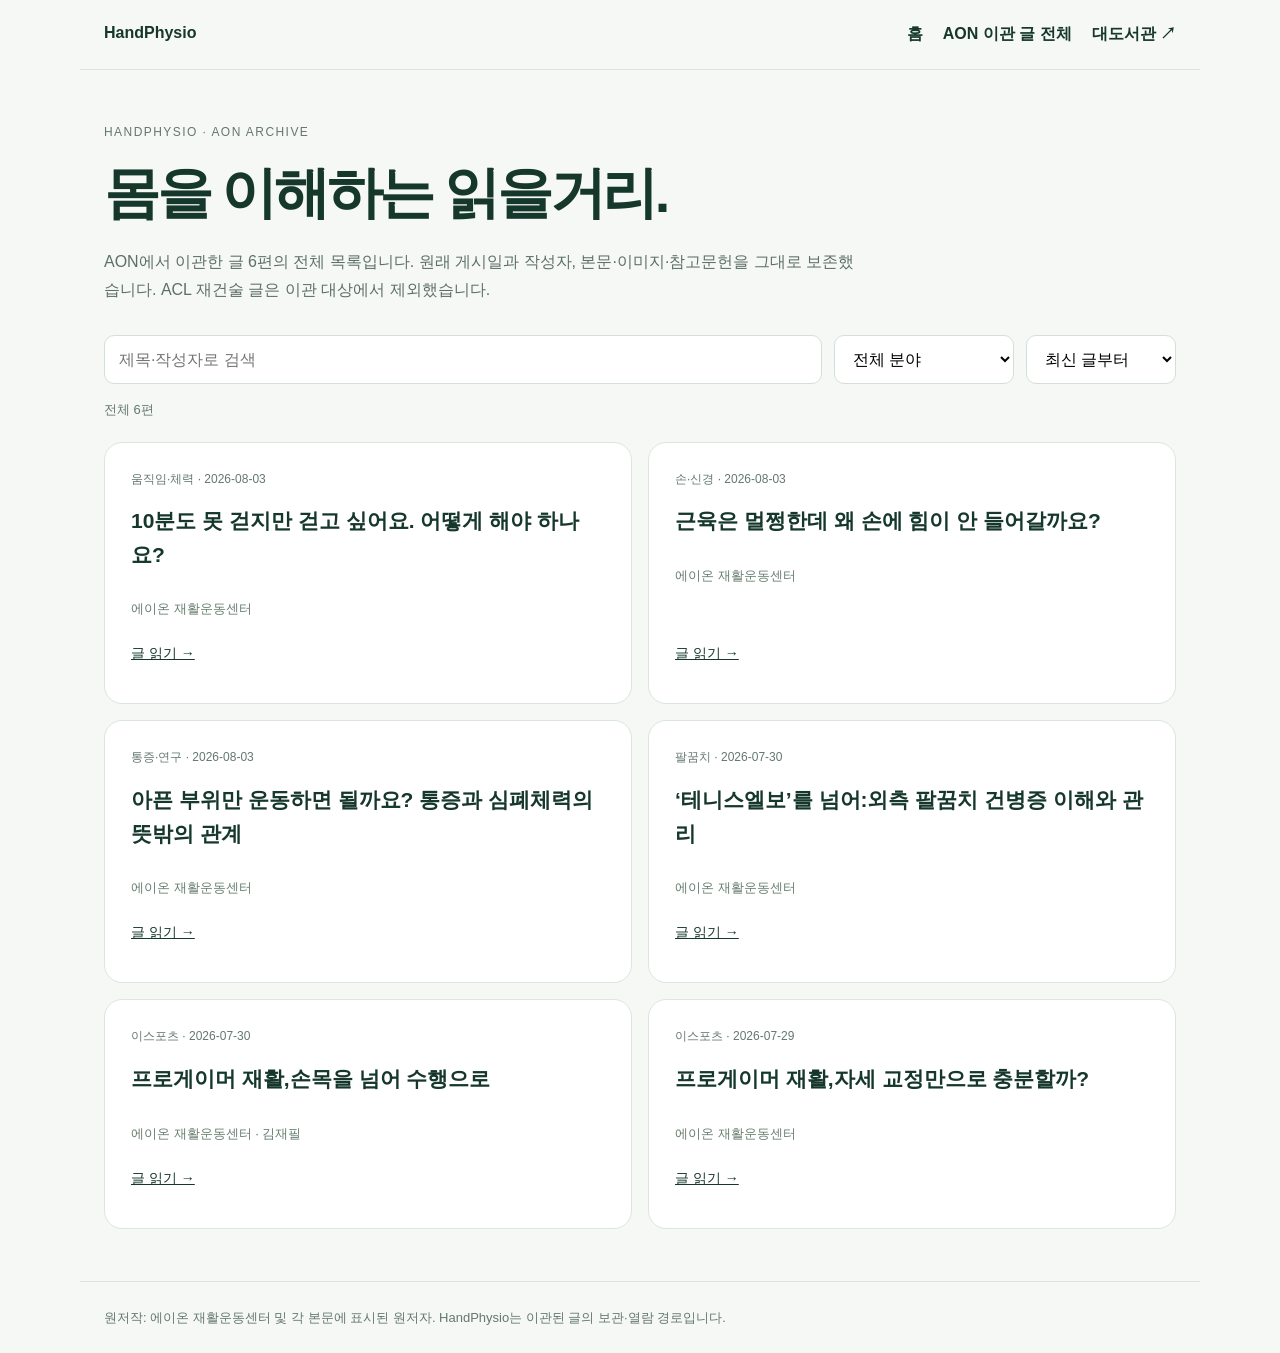
==== posts/index.html @ 2872cafd "Publish six approved AON articles with original media; keep ACL at AON" ====
<!doctype html><html lang="ko"><head><meta charset="utf-8"><meta name="viewport" content="width=device-width,initial-scale=1"><title>전체 글 · AON 이관 아카이브 | HandPhysio</title><meta name="description" content="AON에서 이관한 글 6편을 제목·분야·게시일로 찾아봅니다. 원저자·본문·이미지·참고문헌을 보존했습니다."><link rel="canonical" href="https://kjp9204-oss.github.io/handphysio/posts/"><style>:root{font-family:Pretendard,-apple-system,BlinkMacSystemFont,sans-serif;color:#15372c;background:#f6f8f5}*{box-sizing:border-box}body{margin:0}a{color:inherit;overflow-wrap:anywhere}header,main,footer{width:min(1120px,100%);margin:auto;padding:24px}header{display:flex;justify-content:space-between;gap:20px;flex-wrap:wrap;border-bottom:1px solid #dce5de}header a{text-decoration:none;font-weight:700}nav{display:flex;gap:20px;flex-wrap:wrap}.eyebrow,.meta{color:#64786d;font-size:12px;line-height:1.8}.eyebrow{letter-spacing:.12em;margin-top:28px}h1{font-size:clamp(32px,7vw,56px);letter-spacing:-.06em;margin:12px 0}main>p{line-height:1.8;color:#5d7065;max-width:760px}.filters{display:grid;grid-template-columns:minmax(0,1fr) 180px 150px;gap:12px;margin:30px 0 14px}input,select{width:100%;min-width:0;font:inherit;font-size:16px;padding:14px;border:1px solid #d4dfd7;border-radius:10px;background:white;min-height:48px}.list{display:grid;grid-template-columns:repeat(2,minmax(0,1fr));gap:16px}.post{min-width:0;background:white;border:1px solid #dce5de;border-radius:18px;padding:26px;display:flex;flex-direction:column;align-items:flex-start}.post[hidden]{display:none}h2{font-size:21px;line-height:1.6;margin:14px 0}h2 a{text-decoration:none}.post p{font-size:13px;color:#687e70;line-height:1.7}.read{margin-top:auto;min-height:44px;padding:12px 0;display:inline-block;font-size:14px}.count{font-size:13px;color:#64786d;margin:12px 0 20px}footer{border-top:1px solid #dce5de;margin-top:28px;font-size:13px;line-height:1.8;color:#64786d}@media(max-width:640px){header,main,footer{padding:18px 16px}.filters,.list{grid-template-columns:minmax(0,1fr)}.post{padding:22px}nav{gap:14px}h2{font-size:20px}}</style></head><body><header><a href="../">HandPhysio</a><nav><a href="../">홈</a><a href="./">AON 이관 글 전체</a><a href="https://kjp9204-oss.github.io/grand-library/">대도서관 ↗</a></nav></header><main><div class="eyebrow">HANDPHYSIO · AON ARCHIVE</div><h1>몸을 이해하는 읽을거리.</h1><p>AON에서 이관한 글 6편의 전체 목록입니다. 원래 게시일과 작성자, 본문·이미지·참고문헌을 그대로 보존했습니다. ACL 재건술 글은 이관 대상에서 제외했습니다.</p><section class="filters" aria-label="글 검색과 정렬"><input id="search" type="search" aria-label="제목과 작성자 검색" placeholder="제목·작성자로 검색"><select id="category" aria-label="카테고리"><option value="">전체 분야</option><option>움직임·체력</option><option>손·신경</option><option>통증·연구</option><option>팔꿈치</option><option>이스포츠</option></select><select id="sort" aria-label="게시일 정렬"><option value="desc">최신 글부터</option><option value="asc">오래된 글부터</option></select></section><p class="count" id="count" aria-live="polite">전체 6편</p><section class="list" id="list" aria-label="전체 글 목록"><article class="post" data-title="10분도 못 걷지만 걷고 싶어요. 어떻게 해야 하나요? 에이온 재활운동센터" data-category="움직임·체력" data-date="2026-08-03"><div class="meta">움직임·체력 · <time datetime="2026-08-03">2026-08-03</time></div><h2><a href="walking-to-running-physiology.html">10분도 못 걷지만 걷고 싶어요. 어떻게 해야 하나요?</a></h2><p>에이온 재활운동센터</p><a class="read" href="walking-to-running-physiology.html">글 읽기 →</a></article>
<article class="post" data-title="근육은 멀쩡한데 왜 손에 힘이 안 들어갈까요? 에이온 재활운동센터" data-category="손·신경" data-date="2026-08-03"><div class="meta">손·신경 · <time datetime="2026-08-03">2026-08-03</time></div><h2><a href="why-hand-feels-weak.html">근육은 멀쩡한데 왜 손에 힘이 안 들어갈까요?</a></h2><p>에이온 재활운동센터</p><a class="read" href="why-hand-feels-weak.html">글 읽기 →</a></article>
<article class="post" data-title="아픈 부위만 운동하면 될까요? 통증과 심폐체력의 뜻밖의 관계 에이온 재활운동센터" data-category="통증·연구" data-date="2026-08-03"><div class="meta">통증·연구 · <time datetime="2026-08-03">2026-08-03</time></div><h2><a href="cardiorespiratory-fitness-and-chronic-pain.html">아픈 부위만 운동하면 될까요? 통증과 심폐체력의 뜻밖의 관계</a></h2><p>에이온 재활운동센터</p><a class="read" href="cardiorespiratory-fitness-and-chronic-pain.html">글 읽기 →</a></article>
<article class="post" data-title="‘테니스엘보’를 넘어:외측 팔꿈치 건병증 이해와 관리 에이온 재활운동센터" data-category="팔꿈치" data-date="2026-07-30"><div class="meta">팔꿈치 · <time datetime="2026-07-30">2026-07-30</time></div><h2><a href="lateral-elbow-tendinopathy-video-summary.html">‘테니스엘보’를 넘어:외측 팔꿈치 건병증 이해와 관리</a></h2><p>에이온 재활운동센터</p><a class="read" href="lateral-elbow-tendinopathy-video-summary.html">글 읽기 →</a></article>
<article class="post" data-title="프로게이머 재활,손목을 넘어 수행으로 에이온 재활운동센터 · 김재필" data-category="이스포츠" data-date="2026-07-30"><div class="meta">이스포츠 · <time datetime="2026-07-30">2026-07-30</time></div><h2><a href="esports-athlete-rehab-load-recovery.html">프로게이머 재활,손목을 넘어 수행으로</a></h2><p>에이온 재활운동센터 · 김재필</p><a class="read" href="esports-athlete-rehab-load-recovery.html">글 읽기 →</a></article>
<article class="post" data-title="프로게이머 재활,자세 교정만으로 충분할까? 에이온 재활운동센터" data-category="이스포츠" data-date="2026-07-29"><div class="meta">이스포츠 · <time datetime="2026-07-29">2026-07-29</time></div><h2><a href="esports-rehab-beyond-posture.html">프로게이머 재활,자세 교정만으로 충분할까?</a></h2><p>에이온 재활운동센터</p><a class="read" href="esports-rehab-beyond-posture.html">글 읽기 →</a></article></section><p id="empty" hidden>검색 조건에 맞는 글이 없습니다.</p></main><footer>원저작: 에이온 재활운동센터 및 각 본문에 표시된 원저자. HandPhysio는 이관된 글의 보관·열람 경로입니다.</footer><script>const search=document.querySelector('#search'),category=document.querySelector('#category'),sort=document.querySelector('#sort'),list=document.querySelector('#list'),cards=[...list.children];function update(){const query=search.value.toLocaleLowerCase('ko').trim();let visible=0;cards.sort((a,b)=>sort.value==='desc'?b.dataset.date.localeCompare(a.dataset.date):a.dataset.date.localeCompare(b.dataset.date));for(const card of cards){card.hidden=!(card.dataset.title.toLocaleLowerCase('ko').includes(query)&&(!category.value||card.dataset.category===category.value));if(!card.hidden)visible++;list.append(card)}document.querySelector('#count').textContent='전체 6편 중 '+visible+'편';document.querySelector('#empty').hidden=visible!==0}search.addEventListener('input',update);category.addEventListener('change',update);sort.addEventListener('change',update);</script></body></html>
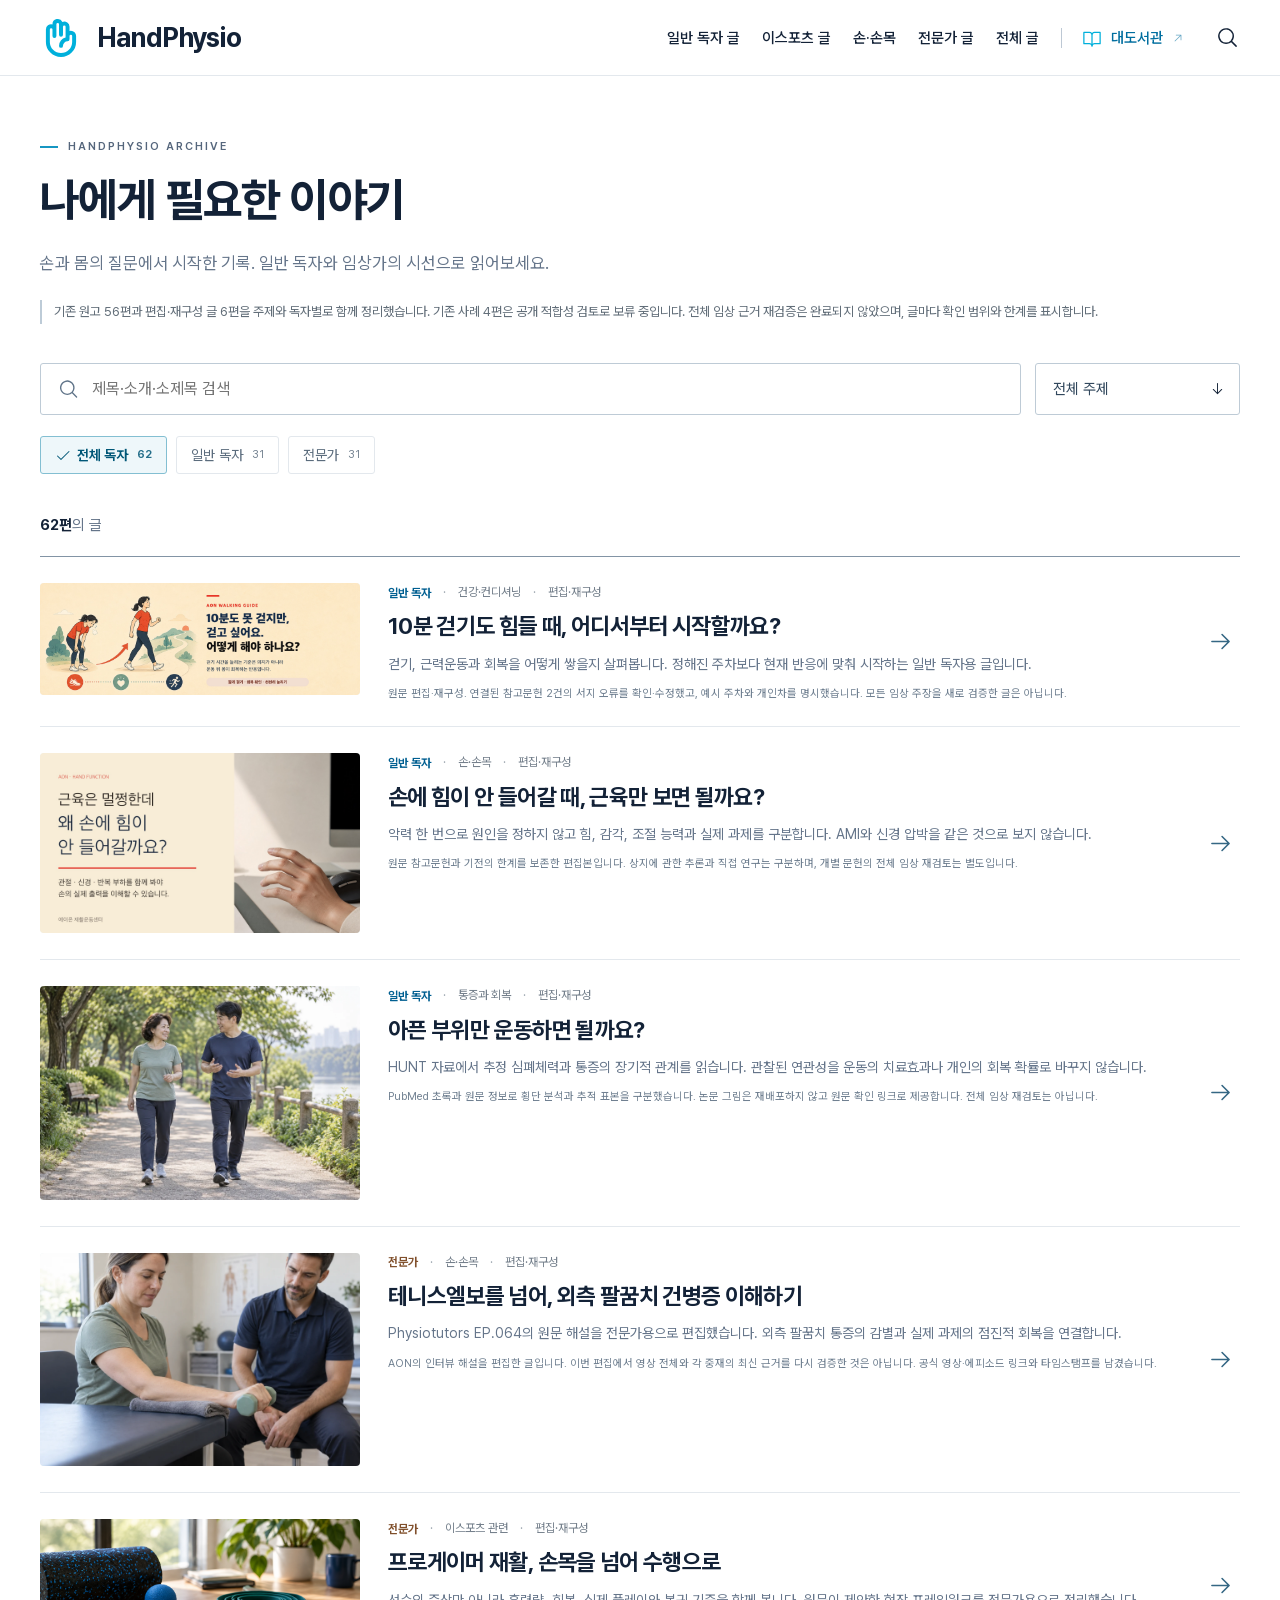
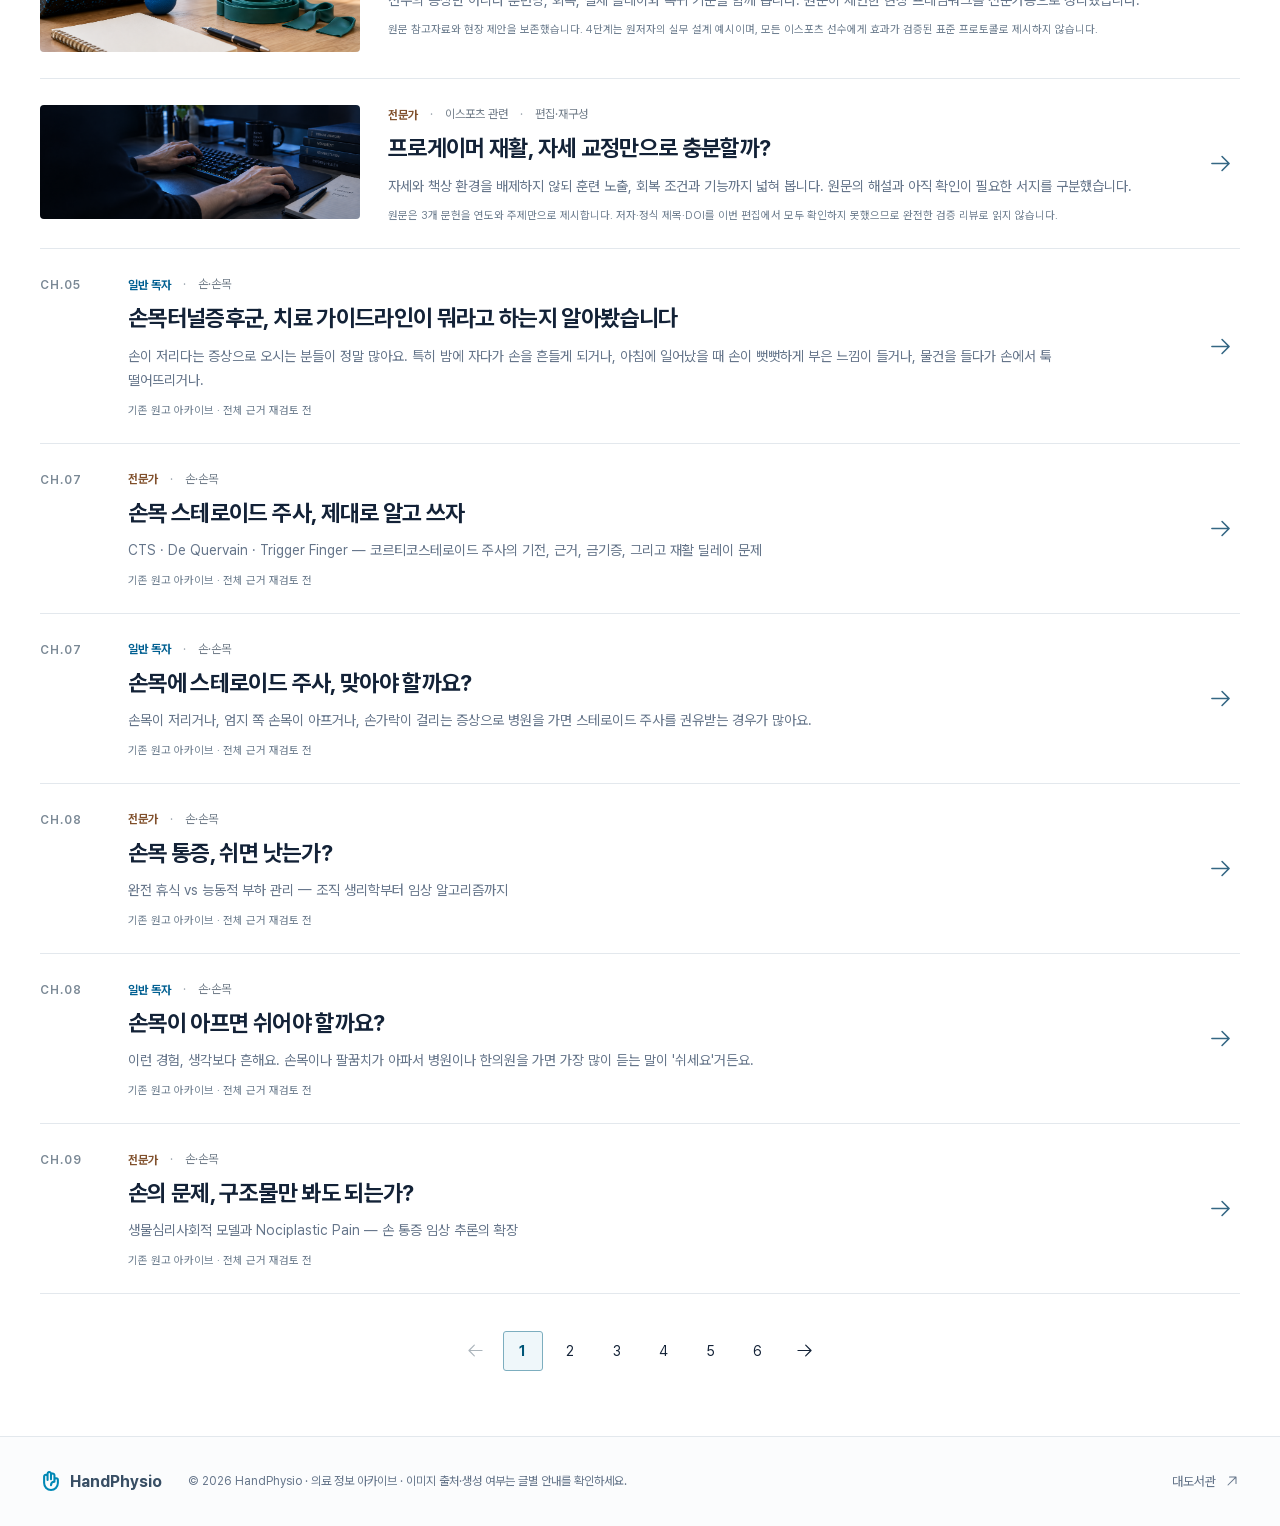
==== commit 0d6aae93: "Integrate six adapted articles into reader menus and enlarge images" ====
--- a/posts/index.html
+++ b/posts/index.html
@@ -1,6 +1,2 @@
-<!doctype html><html lang="ko"><head><meta charset="utf-8"><meta name="viewport" content="width=device-width,initial-scale=1"><title>전체 글 · AON 이관 아카이브 | HandPhysio</title><meta name="description" content="AON에서 이관한 글 6편을 제목·분야·게시일로 찾아봅니다. 원저자·본문·이미지·참고문헌을 보존했습니다."><link rel="canonical" href="https://kjp9204-oss.github.io/handphysio/posts/"><style>:root{font-family:Pretendard,-apple-system,BlinkMacSystemFont,sans-serif;color:#15372c;background:#f6f8f5}*{box-sizing:border-box}body{margin:0}a{color:inherit;overflow-wrap:anywhere}header,main,footer{width:min(1120px,100%);margin:auto;padding:24px}header{display:flex;justify-content:space-between;gap:20px;flex-wrap:wrap;border-bottom:1px solid #dce5de}header a{text-decoration:none;font-weight:700}nav{display:flex;gap:20px;flex-wrap:wrap}.eyebrow,.meta{color:#64786d;font-size:12px;line-height:1.8}.eyebrow{letter-spacing:.12em;margin-top:28px}h1{font-size:clamp(32px,7vw,56px);letter-spacing:-.06em;margin:12px 0}main>p{line-height:1.8;color:#5d7065;max-width:760px}.filters{display:grid;grid-template-columns:minmax(0,1fr) 180px 150px;gap:12px;margin:30px 0 14px}input,select{width:100%;min-width:0;font:inherit;font-size:16px;padding:14px;border:1px solid #d4dfd7;border-radius:10px;background:white;min-height:48px}.list{display:grid;grid-template-columns:repeat(2,minmax(0,1fr));gap:16px}.post{min-width:0;background:white;border:1px solid #dce5de;border-radius:18px;padding:26px;display:flex;flex-direction:column;align-items:flex-start}.post[hidden]{display:none}h2{font-size:21px;line-height:1.6;margin:14px 0}h2 a{text-decoration:none}.post p{font-size:13px;color:#687e70;line-height:1.7}.read{margin-top:auto;min-height:44px;padding:12px 0;display:inline-block;font-size:14px}.count{font-size:13px;color:#64786d;margin:12px 0 20px}footer{border-top:1px solid #dce5de;margin-top:28px;font-size:13px;line-height:1.8;color:#64786d}@media(max-width:640px){header,main,footer{padding:18px 16px}.filters,.list{grid-template-columns:minmax(0,1fr)}.post{padding:22px}nav{gap:14px}h2{font-size:20px}}</style></head><body><header><a href="../">HandPhysio</a><nav><a href="../">홈</a><a href="./">AON 이관 글 전체</a><a href="https://kjp9204-oss.github.io/grand-library/">대도서관 ↗</a></nav></header><main><div class="eyebrow">HANDPHYSIO · AON ARCHIVE</div><h1>몸을 이해하는 읽을거리.</h1><p>AON에서 이관한 글 6편의 전체 목록입니다. 원래 게시일과 작성자, 본문·이미지·참고문헌을 그대로 보존했습니다. ACL 재건술 글은 이관 대상에서 제외했습니다.</p><section class="filters" aria-label="글 검색과 정렬"><input id="search" type="search" aria-label="제목과 작성자 검색" placeholder="제목·작성자로 검색"><select id="category" aria-label="카테고리"><option value="">전체 분야</option><option>움직임·체력</option><option>손·신경</option><option>통증·연구</option><option>팔꿈치</option><option>이스포츠</option></select><select id="sort" aria-label="게시일 정렬"><option value="desc">최신 글부터</option><option value="asc">오래된 글부터</option></select></section><p class="count" id="count" aria-live="polite">전체 6편</p><section class="list" id="list" aria-label="전체 글 목록"><article class="post" data-title="10분도 못 걷지만 걷고 싶어요. 어떻게 해야 하나요? 에이온 재활운동센터" data-category="움직임·체력" data-date="2026-08-03"><div class="meta">움직임·체력 · <time datetime="2026-08-03">2026-08-03</time></div><h2><a href="walking-to-running-physiology.html">10분도 못 걷지만 걷고 싶어요. 어떻게 해야 하나요?</a></h2><p>에이온 재활운동센터</p><a class="read" href="walking-to-running-physiology.html">글 읽기 →</a></article>
-<article class="post" data-title="근육은 멀쩡한데 왜 손에 힘이 안 들어갈까요? 에이온 재활운동센터" data-category="손·신경" data-date="2026-08-03"><div class="meta">손·신경 · <time datetime="2026-08-03">2026-08-03</time></div><h2><a href="why-hand-feels-weak.html">근육은 멀쩡한데 왜 손에 힘이 안 들어갈까요?</a></h2><p>에이온 재활운동센터</p><a class="read" href="why-hand-feels-weak.html">글 읽기 →</a></article>
-<article class="post" data-title="아픈 부위만 운동하면 될까요? 통증과 심폐체력의 뜻밖의 관계 에이온 재활운동센터" data-category="통증·연구" data-date="2026-08-03"><div class="meta">통증·연구 · <time datetime="2026-08-03">2026-08-03</time></div><h2><a href="cardiorespiratory-fitness-and-chronic-pain.html">아픈 부위만 운동하면 될까요? 통증과 심폐체력의 뜻밖의 관계</a></h2><p>에이온 재활운동센터</p><a class="read" href="cardiorespiratory-fitness-and-chronic-pain.html">글 읽기 →</a></article>
-<article class="post" data-title="‘테니스엘보’를 넘어:외측 팔꿈치 건병증 이해와 관리 에이온 재활운동센터" data-category="팔꿈치" data-date="2026-07-30"><div class="meta">팔꿈치 · <time datetime="2026-07-30">2026-07-30</time></div><h2><a href="lateral-elbow-tendinopathy-video-summary.html">‘테니스엘보’를 넘어:외측 팔꿈치 건병증 이해와 관리</a></h2><p>에이온 재활운동센터</p><a class="read" href="lateral-elbow-tendinopathy-video-summary.html">글 읽기 →</a></article>
-<article class="post" data-title="프로게이머 재활,손목을 넘어 수행으로 에이온 재활운동센터 · 김재필" data-category="이스포츠" data-date="2026-07-30"><div class="meta">이스포츠 · <time datetime="2026-07-30">2026-07-30</time></div><h2><a href="esports-athlete-rehab-load-recovery.html">프로게이머 재활,손목을 넘어 수행으로</a></h2><p>에이온 재활운동센터 · 김재필</p><a class="read" href="esports-athlete-rehab-load-recovery.html">글 읽기 →</a></article>
-<article class="post" data-title="프로게이머 재활,자세 교정만으로 충분할까? 에이온 재활운동센터" data-category="이스포츠" data-date="2026-07-29"><div class="meta">이스포츠 · <time datetime="2026-07-29">2026-07-29</time></div><h2><a href="esports-rehab-beyond-posture.html">프로게이머 재활,자세 교정만으로 충분할까?</a></h2><p>에이온 재활운동센터</p><a class="read" href="esports-rehab-beyond-posture.html">글 읽기 →</a></article></section><p id="empty" hidden>검색 조건에 맞는 글이 없습니다.</p></main><footer>원저작: 에이온 재활운동센터 및 각 본문에 표시된 원저자. HandPhysio는 이관된 글의 보관·열람 경로입니다.</footer><script>const search=document.querySelector('#search'),category=document.querySelector('#category'),sort=document.querySelector('#sort'),list=document.querySelector('#list'),cards=[...list.children];function update(){const query=search.value.toLocaleLowerCase('ko').trim();let visible=0;cards.sort((a,b)=>sort.value==='desc'?b.dataset.date.localeCompare(a.dataset.date):a.dataset.date.localeCompare(b.dataset.date));for(const card of cards){card.hidden=!(card.dataset.title.toLocaleLowerCase('ko').includes(query)&&(!category.value||card.dataset.category===category.value));if(!card.hidden)visible++;list.append(card)}document.querySelector('#count').textContent='전체 6편 중 '+visible+'편';document.querySelector('#empty').hidden=visible!==0}search.addEventListener('input',update);category.addEventListener('change',update);sort.addEventListener('change',update);</script></body></html>+<!doctype html>
+<html lang="ko"><head><meta charset="utf-8"><meta name="viewport" content="width=device-width,initial-scale=1"><meta name="robots" content="noindex,follow"><title>전체 글 | HandPhysio</title><link rel="canonical" href="https://kjp9204-oss.github.io/handphysio/#articles"><meta http-equiv="refresh" content="0;url=../#articles"></head><body><p>HandPhysio의 새 글 화면으로 연결합니다.</p><p><a href="../#articles">전체 글 바로 열기</a></p><script>location.replace("../#articles");</script></body></html>
